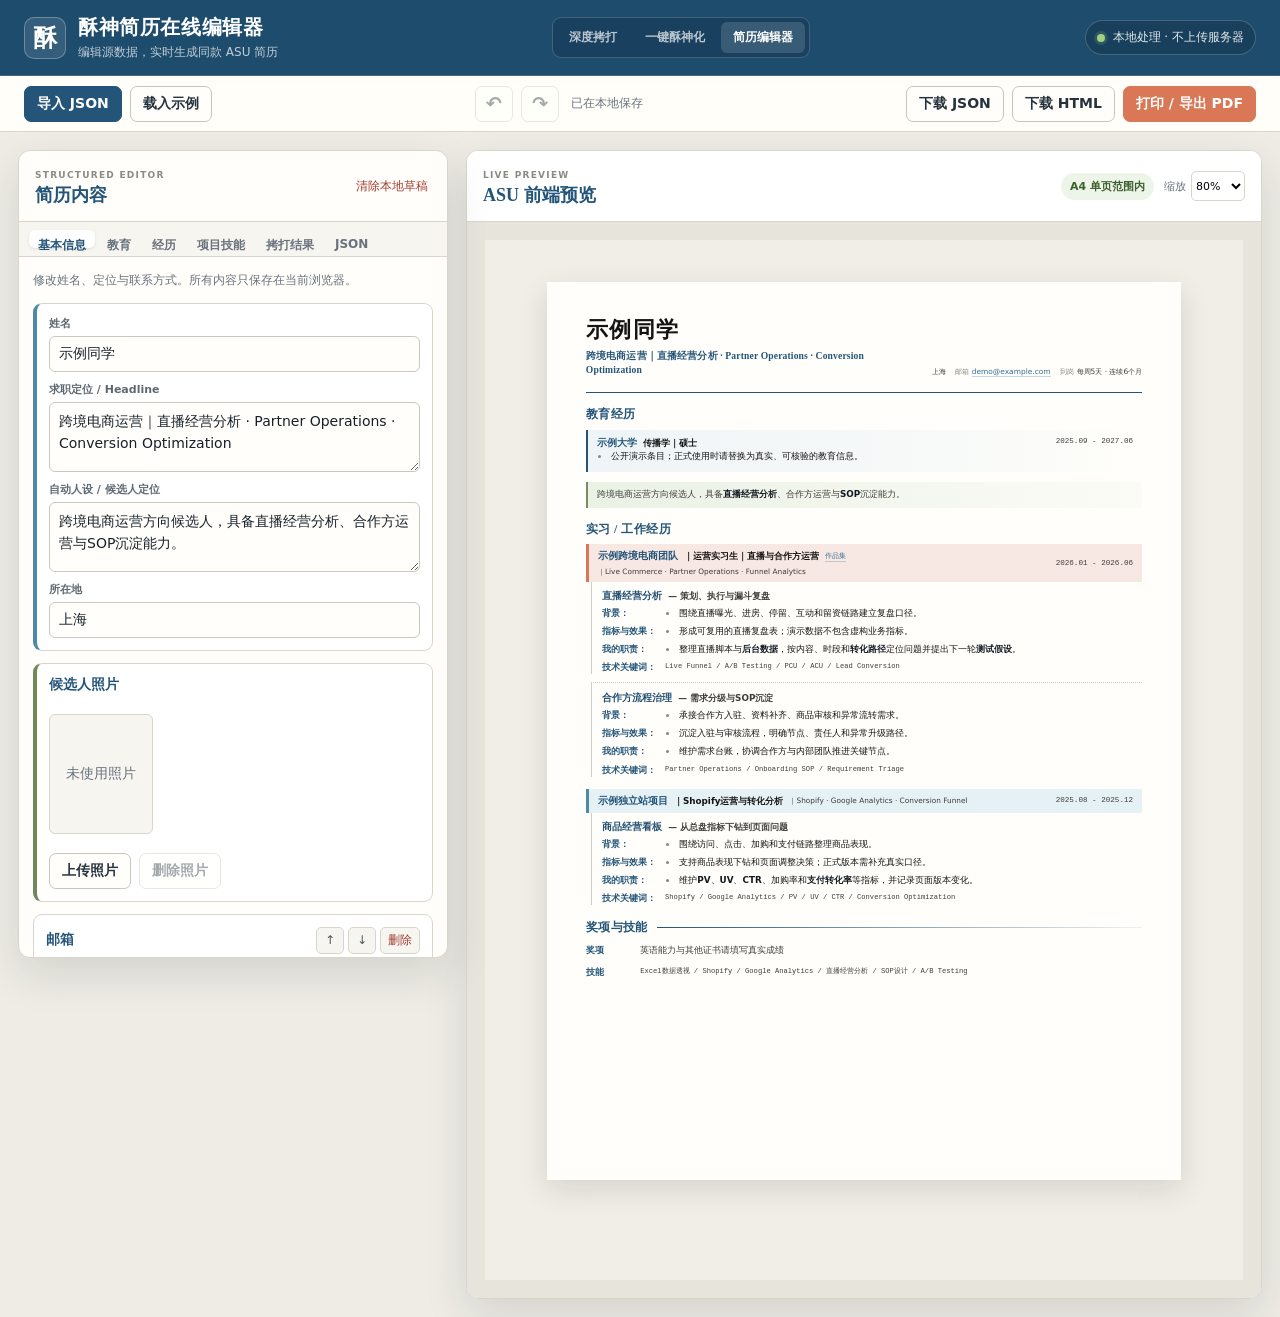
==== editor/index.html @ b6367a43 "Build evidence-led resume pipeline" ====
<!doctype html>
<html lang="zh-CN">
<head>
  <meta charset="utf-8">
  <meta name="viewport" content="width=device-width,initial-scale=1">
  <meta name="description" content="在浏览器本地编辑酥神 ASU 风格简历，并重新导出 JSON、HTML 与 PDF。">
  <title>酥神简历在线编辑器</title>
  <link rel="stylesheet" href="styles.css?v=20260825-evidence-pipeline">
</head>
<body>
  <header class="topbar">
    <div class="brand">
      <span class="brand-mark" aria-hidden="true">酥</span>
      <div>
        <h1>酥神简历在线编辑器</h1>
        <p>编辑源数据，实时生成同款 ASU 简历</p>
      </div>
    </div>
    <nav class="product-nav" aria-label="工作台功能">
      <a href="../interrogation/">深度拷打</a>
      <a href="../transform/">一键酥神化</a>
      <a class="is-active" href="./">简历编辑器</a>
    </nav>
    <div class="privacy-badge" title="数据只保存在当前浏览器中">
      <span class="privacy-dot"></span>
      本地处理 · 不上传服务器
    </div>
  </header>

  <nav class="actionbar" aria-label="文件与编辑操作">
    <div class="action-group">
      <button id="importButton" class="button primary" type="button">导入 JSON</button>
      <button id="loadSampleButton" class="button" type="button">载入示例</button>
      <input id="fileInput" type="file" accept="application/json,.json" hidden>
    </div>
    <div class="action-group">
      <button id="undoButton" class="button icon-button" type="button" aria-label="撤销" title="撤销 Ctrl+Z">↶</button>
      <button id="redoButton" class="button icon-button" type="button" aria-label="重做" title="重做 Ctrl+Shift+Z">↷</button>
      <span id="saveState" class="save-state">已在本地保存</span>
    </div>
    <div class="action-group export-group">
      <button id="downloadJsonButton" class="button" type="button">下载 JSON</button>
      <button id="downloadHtmlButton" class="button" type="button">下载 HTML</button>
      <button id="printButton" class="button accent" type="button">打印 / 导出 PDF</button>
    </div>
  </nav>

  <main class="workspace">
    <aside class="editor-shell" aria-label="简历内容编辑区">
      <div class="editor-heading">
        <div>
          <span class="eyebrow">STRUCTURED EDITOR</span>
          <h2>简历内容</h2>
        </div>
        <button id="clearLocalButton" class="text-button danger" type="button">清除本地草稿</button>
      </div>

      <div class="tabs" role="tablist" aria-label="简历分区">
        <button class="tab is-active" type="button" data-tab="profile" role="tab">基本信息</button>
        <button class="tab" type="button" data-tab="education" role="tab">教育</button>
        <button class="tab" type="button" data-tab="experience" role="tab">经历</button>
        <button class="tab" type="button" data-tab="extras" role="tab">项目技能</button>
        <button class="tab" type="button" data-tab="interrogation" role="tab">拷打结果</button>
        <button class="tab" type="button" data-tab="json" role="tab">JSON</button>
      </div>

      <div id="editorPanel" class="editor-panel"></div>
    </aside>

    <section class="preview-shell" aria-label="简历实时预览">
      <div class="preview-toolbar">
        <div>
          <span class="eyebrow">LIVE PREVIEW</span>
          <h2>ASU 前端预览</h2>
        </div>
        <div class="preview-meta">
          <span id="pageStatus" class="page-status">正在计算分页…</span>
          <label class="zoom-control">缩放
            <select id="zoomSelect" aria-label="预览缩放比例">
              <option value="0.65">65%</option>
              <option value="0.8" selected>80%</option>
              <option value="1">100%</option>
            </select>
          </label>
        </div>
      </div>
      <div id="previewViewport" class="preview-viewport">
        <iframe id="previewFrame" title="ASU 简历预览" sandbox="allow-same-origin allow-scripts allow-modals"></iframe>
      </div>
    </section>
  </main>

  <div id="toast" class="toast" role="status" aria-live="polite"></div>
  <script src="app.js?v=20260825-evidence-pipeline" defer></script>
</body>
</html>
---- editor/styles.css ----
:root {
  --ink: #17202a;
  --muted: #69727d;
  --blue: #245579;
  --blue-2: #366f96;
  --paper: #fffefa;
  --canvas: #eeece5;
  --line: #d8d5cb;
  --soft: #f7f5ef;
  --clay: #d97757;
  --green: #71885b;
  --danger: #a33e32;
  --shadow: 0 16px 44px rgba(23, 32, 42, .12);
  --radius: 12px;
  --sans: Inter, ui-sans-serif, system-ui, -apple-system, "PingFang SC", "Microsoft YaHei", sans-serif;
}

* { box-sizing: border-box; }

html, body { min-height: 100%; }

body {
  margin: 0;
  color: var(--ink);
  background: var(--canvas);
  font-family: var(--sans);
  font-size: 14px;
}

button, input, textarea, select { font: inherit; }
button { cursor: pointer; }

.topbar {
  min-height: 76px;
  display: flex;
  align-items: center;
  justify-content: space-between;
  gap: 24px;
  padding: 14px 24px;
  color: #fff;
  background: #1e4c6d;
  border-bottom: 1px solid rgba(255,255,255,.15);
}

.brand { display: flex; align-items: center; gap: 12px; }
.brand-mark {
  display: grid;
  place-items: center;
  width: 42px;
  height: 42px;
  border: 1px solid rgba(255,255,255,.28);
  border-radius: 10px;
  color: #fff;
  background: rgba(255,255,255,.1);
  font-family: Georgia, "Songti SC", serif;
  font-size: 24px;
  font-weight: 700;
}
.brand h1 { margin: 0; font-family: Georgia, "Songti SC", serif; font-size: 20px; letter-spacing: .03em; }
.brand p { margin: 3px 0 0; color: rgba(255,255,255,.72); font-size: 12px; }

.product-nav { display: flex; gap: 4px; padding: 4px; border: 1px solid rgba(255,255,255,.18); border-radius: 9px; background: rgba(9,31,45,.22); }
.product-nav a { padding: 7px 12px; border-radius: 6px; color: rgba(255,255,255,.7); text-decoration: none; font-size: 12px; font-weight: 750; }
.product-nav a.is-active, .product-nav a:hover { color: #fff; background: rgba(255,255,255,.14); }

.privacy-badge {
  display: inline-flex;
  align-items: center;
  gap: 8px;
  padding: 8px 11px;
  border: 1px solid rgba(255,255,255,.2);
  border-radius: 999px;
  color: rgba(255,255,255,.88);
  background: rgba(14,35,50,.28);
  font-size: 12px;
  white-space: nowrap;
}
.privacy-dot { width: 8px; height: 8px; border-radius: 50%; background: #9fd084; box-shadow: 0 0 0 3px rgba(159,208,132,.16); }

.actionbar {
  position: sticky;
  top: 0;
  z-index: 20;
  display: flex;
  align-items: center;
  justify-content: space-between;
  gap: 12px;
  min-height: 56px;
  padding: 9px 24px;
  border-bottom: 1px solid var(--line);
  background: rgba(255,254,250,.96);
  backdrop-filter: blur(12px);
}
.action-group { display: flex; align-items: center; gap: 8px; }
.button {
  min-height: 36px;
  padding: 7px 12px;
  border: 1px solid #c8c5bc;
  border-radius: 7px;
  color: #26333d;
  background: #fffefa;
  font-weight: 650;
  transition: border-color .15s, background .15s, transform .15s;
}
.button:hover { border-color: #8d989f; background: #fff; transform: translateY(-1px); }
.button:disabled { cursor: not-allowed; opacity: .42; transform: none; }
.button.primary { color: #fff; border-color: var(--blue); background: var(--blue); }
.button.accent { color: #fff; border-color: var(--clay); background: var(--clay); }
.icon-button { width: 38px; padding: 5px; font-size: 19px; line-height: 1; }
.save-state { margin-left: 4px; color: var(--muted); font-size: 12px; white-space: nowrap; }

.workspace {
  display: grid;
  grid-template-columns: minmax(360px, 430px) minmax(640px, 1fr);
  gap: 18px;
  align-items: start;
  padding: 18px;
}

.editor-shell, .preview-shell {
  min-width: 0;
  border: 1px solid var(--line);
  border-radius: var(--radius);
  background: var(--paper);
  box-shadow: var(--shadow);
  overflow: hidden;
}
.editor-shell { position: sticky; top: 74px; max-height: calc(100vh - 92px); display: flex; flex-direction: column; }

.editor-heading, .preview-toolbar {
  display: flex;
  align-items: center;
  justify-content: space-between;
  gap: 16px;
  padding: 14px 16px;
  border-bottom: 1px solid var(--line);
}
.editor-heading h2, .preview-toolbar h2 { margin: 2px 0 0; color: var(--blue); font-family: Georgia, "Songti SC", serif; font-size: 18px; }
.eyebrow { color: #8b8a83; font-size: 9px; font-weight: 800; letter-spacing: .14em; }
.text-button { padding: 3px; border: 0; color: var(--blue-2); background: transparent; font-size: 12px; }
.text-button.danger { color: var(--danger); }

.tabs { display: flex; gap: 3px; padding: 8px 10px; border-bottom: 1px solid var(--line); background: var(--soft); overflow-x: auto; }
.tab { flex: 0 0 auto; padding: 7px 9px; border: 0; border-radius: 6px; color: var(--muted); background: transparent; font-size: 12px; font-weight: 700; }
.tab.is-active { color: var(--blue); background: #fff; box-shadow: 0 1px 3px rgba(23,32,42,.1); }

.editor-panel { padding: 14px; overflow-y: auto; overscroll-behavior: contain; }
.panel-intro { margin: 0 0 13px; color: var(--muted); font-size: 12px; line-height: 1.55; }
.section-card { margin-bottom: 12px; padding: 12px; border: 1px solid var(--line); border-radius: 9px; background: #fff; }
.section-card.tint-red { border-left: 4px solid var(--clay); }
.section-card.tint-blue { border-left: 4px solid #4c8aa5; }
.section-card.tint-green { border-left: 4px solid var(--green); }
.section-card.tint-gray { border-left: 4px solid #8d8c86; }
.card-head { display: flex; align-items: center; justify-content: space-between; gap: 10px; margin-bottom: 10px; }
.card-head h3 { margin: 0; color: var(--blue); font-family: Georgia, "Songti SC", serif; font-size: 14px; }
.row-actions { display: flex; gap: 4px; }
.mini-button { min-width: 28px; min-height: 27px; padding: 3px 7px; border: 1px solid var(--line); border-radius: 5px; color: #4c5861; background: var(--soft); font-size: 12px; }
.mini-button.danger { color: var(--danger); }
.add-button { width: 100%; padding: 9px; border: 1px dashed #99a5ac; border-radius: 7px; color: var(--blue); background: #f7fafb; font-weight: 700; }

.field { display: grid; gap: 5px; margin-bottom: 10px; }
.field:last-child { margin-bottom: 0; }
.field > span { color: #5e6870; font-size: 11px; font-weight: 750; }
.field input, .field textarea, .field select, .json-editor {
  width: 100%;
  border: 1px solid #cbc8bf;
  border-radius: 6px;
  color: var(--ink);
  background: #fffefa;
  outline: none;
}
.field input, .field select { min-height: 36px; padding: 7px 9px; }
.field textarea { min-height: 70px; padding: 8px 9px; resize: vertical; line-height: 1.55; }
.field input:focus, .field textarea:focus, .field select:focus, .json-editor:focus { border-color: var(--blue-2); box-shadow: 0 0 0 3px rgba(54,111,150,.12); }
.field-grid { display: grid; grid-template-columns: 1fr 1fr; gap: 0 10px; }
.subsection { margin-top: 12px; padding-top: 12px; border-top: 1px dotted var(--line); }
.subsection-title { display: flex; align-items: center; justify-content: space-between; margin-bottom: 8px; color: #46525b; font-size: 12px; font-weight: 800; }
.bullet-row { display: grid; grid-template-columns: minmax(0,1fr) auto; gap: 6px; align-items: start; margin-bottom: 7px; }
.bullet-row textarea { width: 100%; min-height: 64px; padding: 7px 8px; border: 1px solid #cbc8bf; border-radius: 6px; resize: vertical; }
.bullet-content { display: grid; gap: 6px; }
.bullet-content input { width: 100%; min-height: 32px; padding: 6px 8px; border: 1px solid #cbc8bf; border-radius: 6px; }
.bullet-content .mini-button { justify-self: start; }
.link-editor-row { display: grid; grid-template-columns: .7fr 1.5fr auto; gap: 8px; align-items: end; margin-bottom: 8px; }
.photo-editor { display: grid; gap: 10px; }
.photo-preview { display: grid; place-items: center; width: 104px; height: 120px; overflow: hidden; border: 1px solid var(--line); border-radius: 6px; color: var(--muted); background: var(--soft); }
.photo-preview img { width: 100%; height: 100%; object-fit: cover; transform-origin: center; }
.crop-grid { display: grid; grid-template-columns: repeat(3,1fr); gap: 10px; }
.crop-grid input[type="range"] { width: 100%; }
.project-card { margin-top: 10px; padding: 11px; border: 1px solid #ddd9cf; border-radius: 7px; background: var(--soft); }
.project-card .card-head { margin-bottom: 8px; }

.json-editor { min-height: 55vh; padding: 11px; resize: vertical; font: 12px/1.55 Consolas, "SFMono-Regular", monospace; }
.json-actions { display: flex; gap: 8px; margin-top: 9px; }
.inline-warning { margin: 10px 0 0; padding: 9px 10px; border-left: 3px solid var(--clay); color: #74402f; background: #fbede7; font-size: 12px; line-height: 1.5; }
.handoff-summary { display: grid; grid-template-columns: repeat(5,minmax(0,1fr)); gap: 8px; margin-bottom: 12px; }
.handoff-stat { display: grid; gap: 2px; padding: 12px; border: 1px solid var(--line); border-radius: 8px; background: var(--soft); text-align: center; }
.handoff-stat strong { color: var(--blue); font: 700 22px Georgia,serif; }
.handoff-stat span { color: var(--muted); font-size: 10px; }
.defense-mini { margin-top: 8px; padding: 10px; border: 1px solid var(--line); border-radius: 7px; background: #fff; }
.defense-mini strong { display: block; color: #394852; font-size: 12px; }
.defense-mini p { margin: 4px 0 0; color: var(--muted); font-size: 10px; white-space: pre-line; }

.preview-toolbar { background: #fff; }
.preview-meta { display: flex; align-items: center; gap: 10px; }
.page-status { padding: 6px 9px; border-radius: 999px; color: #3c5f2f; background: #edf4e8; font-size: 11px; font-weight: 700; }
.page-status.warning { color: #8a4933; background: #fbeae4; }
.zoom-control { display: flex; align-items: center; gap: 5px; color: var(--muted); font-size: 11px; }
.zoom-control select { min-height: 30px; border: 1px solid var(--line); border-radius: 5px; background: #fff; }
.preview-viewport { min-height: calc(100vh - 175px); padding: 18px; background: #e7e4dc; overflow: auto; }
#previewFrame { display: block; width: 100%; min-width: 840px; height: 1280px; border: 0; background: transparent; transform-origin: top left; }

.toast { position: fixed; z-index: 50; left: 50%; bottom: 24px; max-width: min(520px, calc(100vw - 32px)); padding: 10px 14px; border-radius: 8px; color: #fff; background: #263640; box-shadow: 0 8px 28px rgba(0,0,0,.24); opacity: 0; transform: translate(-50%, 12px); pointer-events: none; transition: opacity .2s, transform .2s; }
.toast.show { opacity: 1; transform: translate(-50%, 0); }
.toast.error { background: #8a3e35; }

@media (max-width: 1050px) {
  .workspace { grid-template-columns: 1fr; }
  .editor-shell { position: static; max-height: none; }
  .editor-panel { max-height: 70vh; }
  .preview-viewport { min-height: 760px; }
}

@media (max-width: 720px) {
  .topbar { align-items: flex-start; padding: 12px 14px; }
  .privacy-badge { display: none; }
  .product-nav { order: 3; width: 100%; justify-content: center; }
  .actionbar { padding: 8px 10px; flex-wrap: wrap; }
  .save-state { display: none; }
  .export-group { width: 100%; }
  .export-group .button { flex: 1; }
  .workspace { padding: 10px; gap: 10px; }
  .field-grid { grid-template-columns: 1fr; }
  .link-editor-row, .crop-grid { grid-template-columns: 1fr; }
  .handoff-summary { grid-template-columns: 1fr; }
  .preview-toolbar { align-items: flex-start; }
  .preview-meta { align-items: flex-end; flex-direction: column; }
}
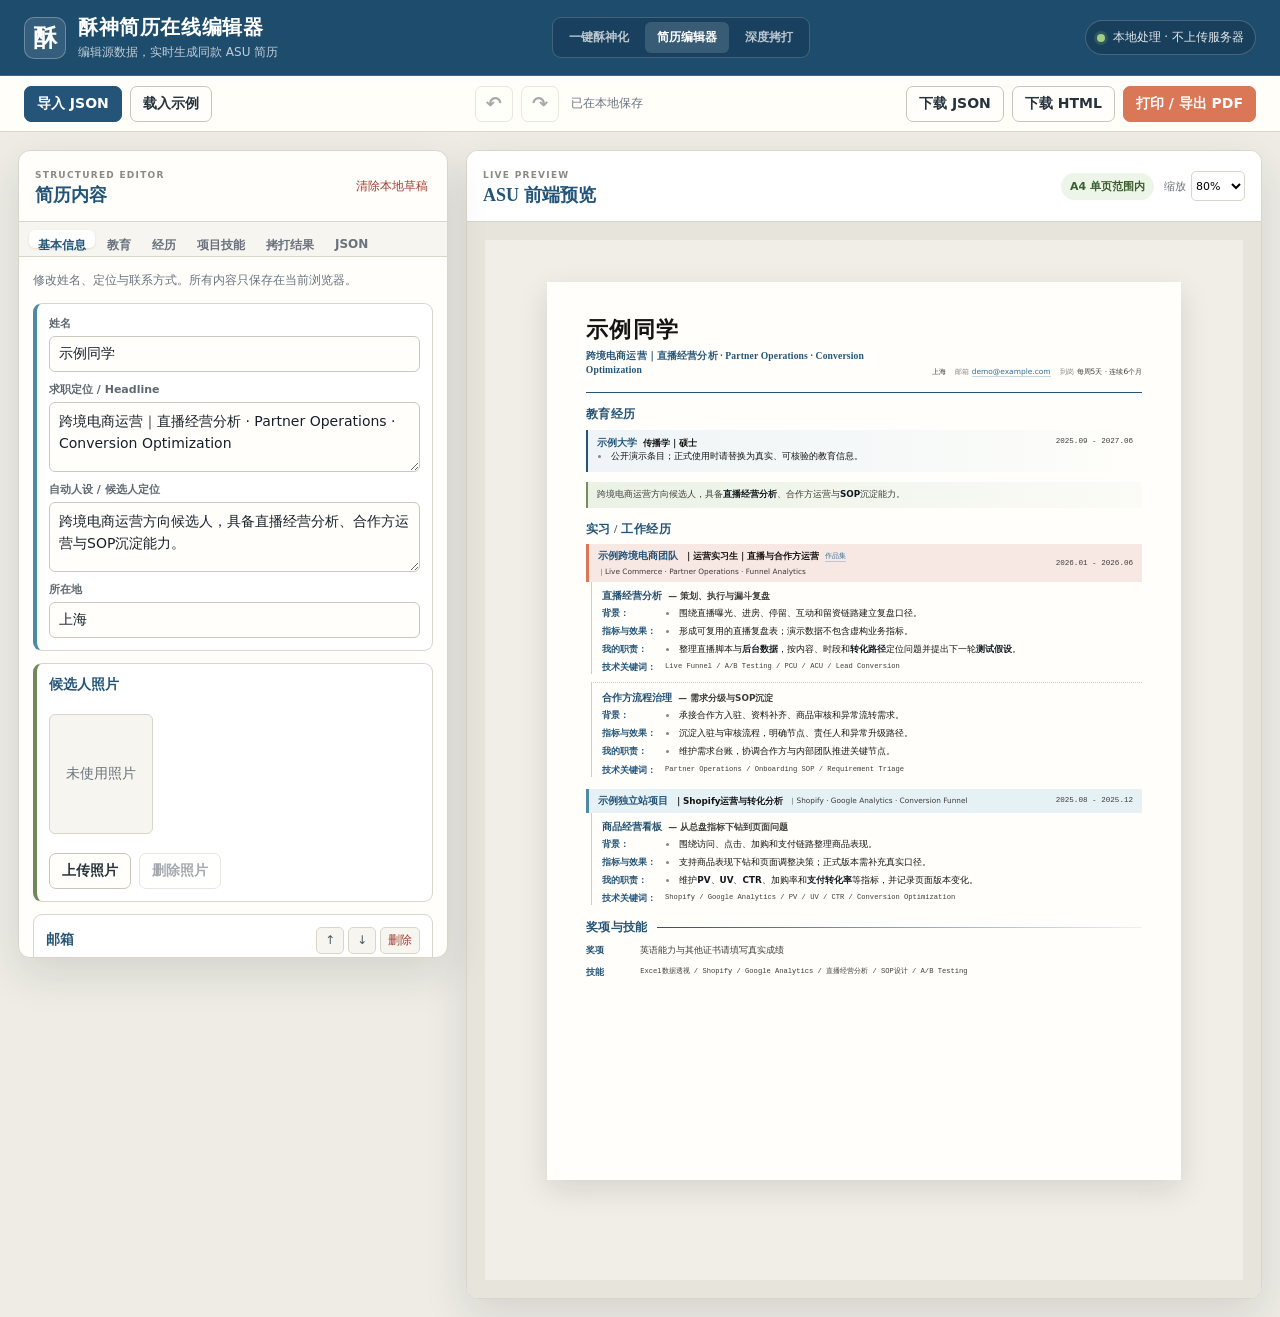
==== commit 16a0b70e: "Show original PDF in Before preview and reorder navigation" ====
--- a/editor/index.html
+++ b/editor/index.html
@@ -17,9 +17,9 @@
       </div>
     </div>
     <nav class="product-nav" aria-label="工作台功能">
-      <a href="../interrogation/">深度拷打</a>
       <a href="../transform/">一键酥神化</a>
       <a class="is-active" href="./">简历编辑器</a>
+      <a href="../interrogation/">深度拷打</a>
     </nav>
     <div class="privacy-badge" title="数据只保存在当前浏览器中">
       <span class="privacy-dot"></span>
@@ -94,4 +94,3 @@
   <script src="app.js?v=20260825-evidence-pipeline" defer></script>
 </body>
 </html>
-
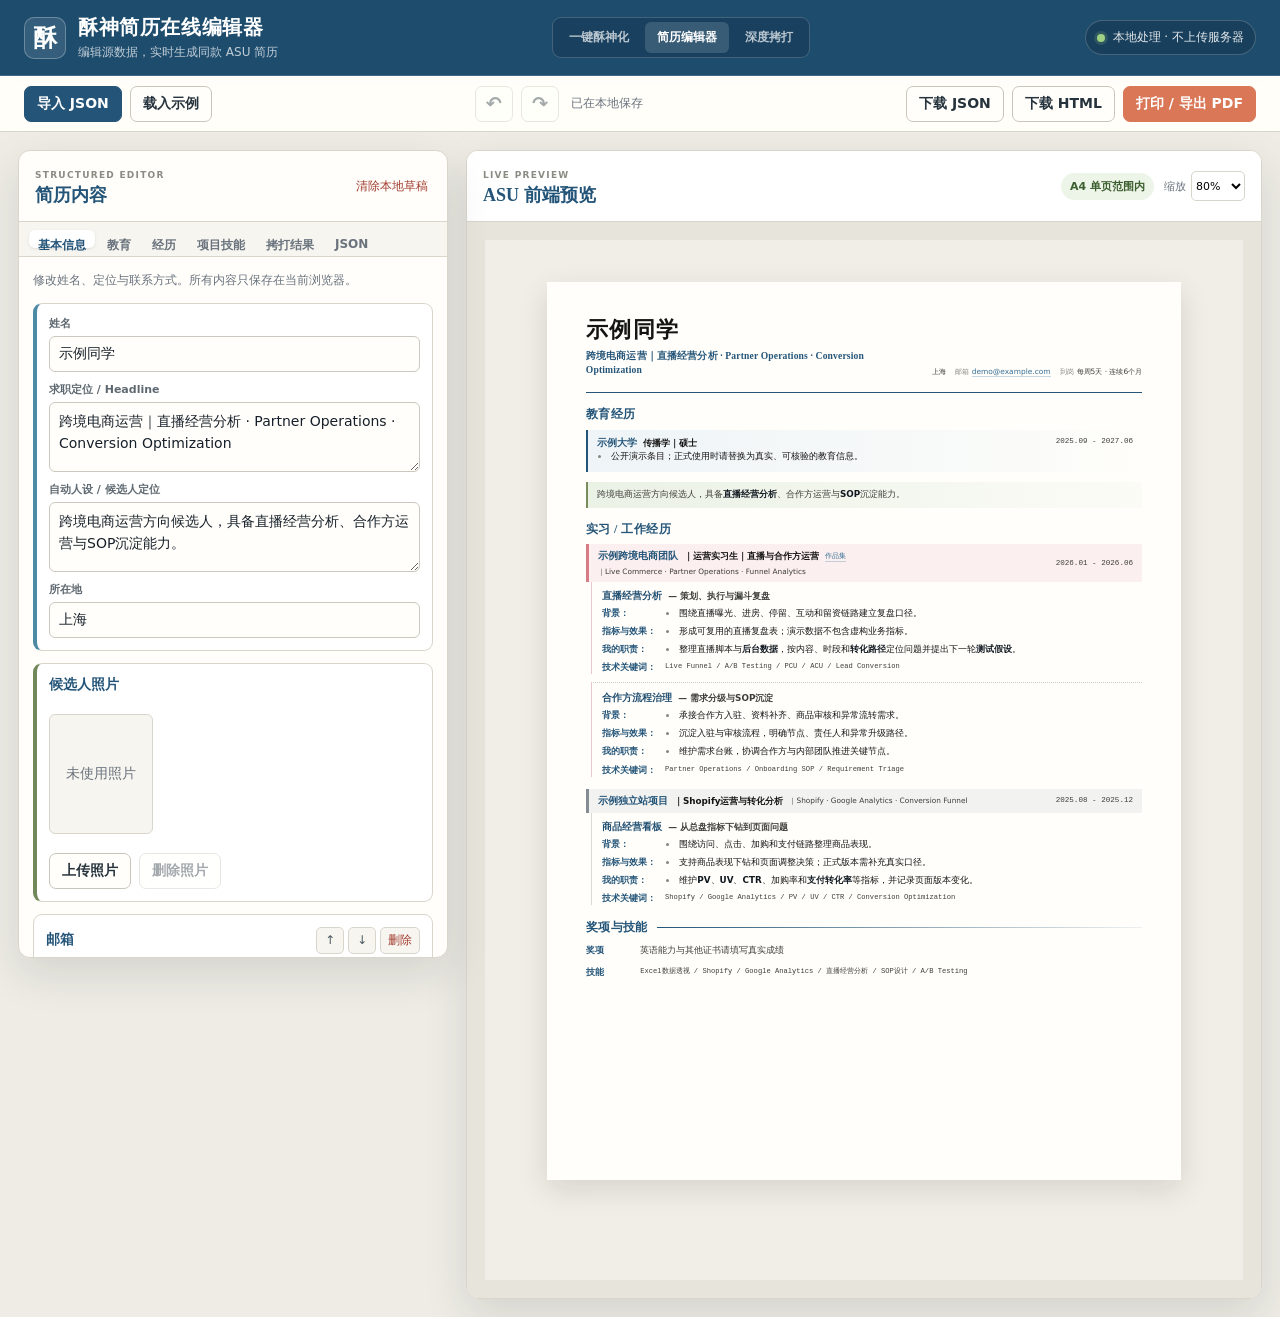
==== commit 4128ab2c: "Alternate internship colors in A4 resume" ====
--- a/editor/index.html
+++ b/editor/index.html
@@ -91,6 +91,6 @@
   </main>
 
   <div id="toast" class="toast" role="status" aria-live="polite"></div>
-  <script src="app.js?v=20260825-evidence-pipeline" defer></script>
+  <script src="app.js?v=20260826-experience-colors" defer></script>
 </body>
 </html>
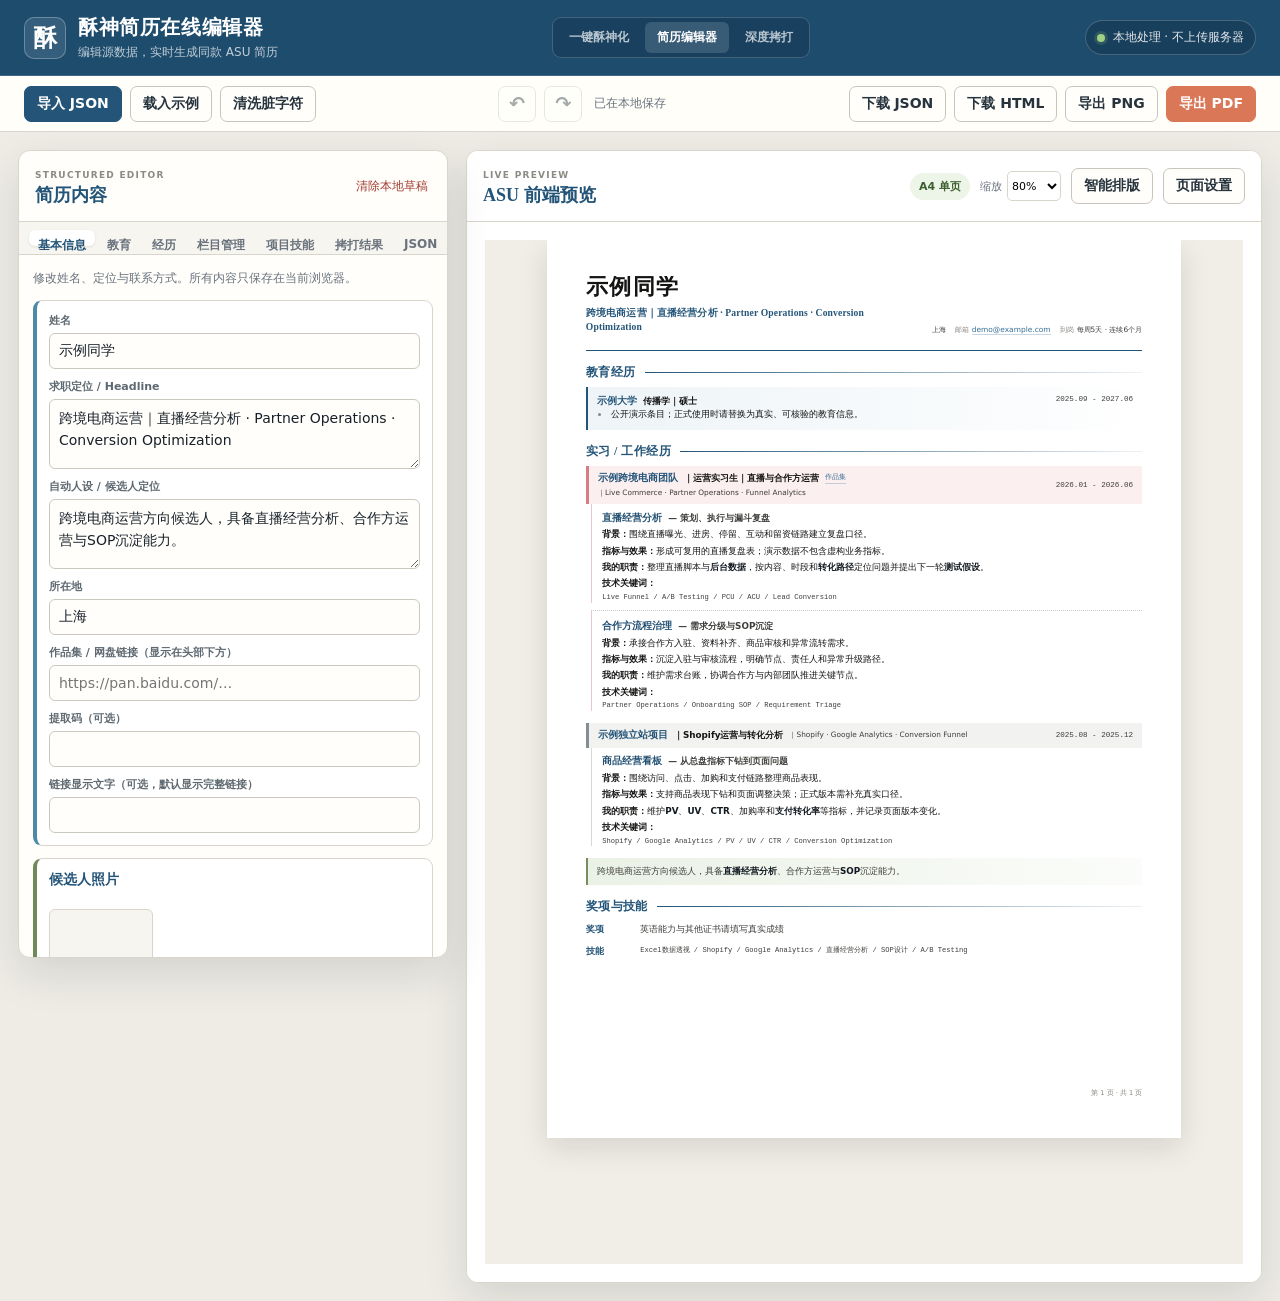
==== commit 4949ac22: "feat: real A4 pagination + adjustable margins/header/footer/page numbers - resume_template: built-in" ====
--- a/editor/index.html
+++ b/editor/index.html
@@ -5,7 +5,7 @@
   <meta name="viewport" content="width=device-width,initial-scale=1">
   <meta name="description" content="在浏览器本地编辑酥神 ASU 风格简历，并重新导出 JSON、HTML 与 PDF。">
   <title>酥神简历在线编辑器</title>
-  <link rel="stylesheet" href="styles.css?v=20260825-evidence-pipeline">
+  <link rel="stylesheet" href="styles.css?v=20260905-portfolio-line">
 </head>
 <body>
   <header class="topbar">
@@ -31,6 +31,7 @@
     <div class="action-group">
       <button id="importButton" class="button primary" type="button">导入 JSON</button>
       <button id="loadSampleButton" class="button" type="button">载入示例</button>
+      <button id="cleanDraftButton" class="button" type="button" title="清洗 OCR/PDF 提取产生的不可见字符、私有区字符、变体选择符等">清洗脏字符</button>
       <input id="fileInput" type="file" accept="application/json,.json" hidden>
     </div>
     <div class="action-group">
@@ -41,7 +42,8 @@
     <div class="action-group export-group">
       <button id="downloadJsonButton" class="button" type="button">下载 JSON</button>
       <button id="downloadHtmlButton" class="button" type="button">下载 HTML</button>
-      <button id="printButton" class="button accent" type="button">打印 / 导出 PDF</button>
+      <button id="downloadPngButton" class="button" type="button">导出 PNG</button>
+      <button id="exportPdfButton" class="button accent" type="button" title="直接下载 A4 PDF：预览先渲染为 PNG，再无损转换为 PDF，无需打印对话框">导出 PDF</button>
     </div>
   </nav>
 
@@ -59,6 +61,7 @@
         <button class="tab is-active" type="button" data-tab="profile" role="tab">基本信息</button>
         <button class="tab" type="button" data-tab="education" role="tab">教育</button>
         <button class="tab" type="button" data-tab="experience" role="tab">经历</button>
+        <button class="tab" type="button" data-tab="sections" role="tab">栏目管理</button>
         <button class="tab" type="button" data-tab="extras" role="tab">项目技能</button>
         <button class="tab" type="button" data-tab="interrogation" role="tab">拷打结果</button>
         <button class="tab" type="button" data-tab="json" role="tab">JSON</button>
@@ -82,7 +85,26 @@
               <option value="1">100%</option>
             </select>
           </label>
+          <button id="smartLayoutButton" class="button" type="button" aria-pressed="false" title="手动触发：收紧纵向间距重新排版，让二级板块尽量完整留在同一页">智能排版</button>
+          <button id="pageSetupToggle" class="button" type="button" aria-expanded="false" aria-controls="pageSetupPanel">页面设置</button>
         </div>
+      </div>
+      <div id="pageSetupPanel" class="page-setup-panel" hidden>
+        <div class="setup-group">
+          <span class="setup-label">页边距 (mm)</span>
+          <label>上 <input id="setupMarginTop" class="setup-input" type="number" min="0" max="60" step="1" value="12"></label>
+          <label>下 <input id="setupMarginBottom" class="setup-input" type="number" min="0" max="60" step="1" value="13"></label>
+          <label>左 <input id="setupMarginLeft" class="setup-input" type="number" min="0" max="60" step="1" value="13"></label>
+          <label>右 <input id="setupMarginRight" class="setup-input" type="number" min="0" max="60" step="1" value="13"></label>
+        </div>
+        <label class="setup-field">页眉文本
+          <input id="setupHeaderText" class="setup-input wide" type="text" placeholder="每页顶部文字（可留空）">
+        </label>
+        <label class="setup-field">页脚文本
+          <input id="setupFooterText" class="setup-input wide" type="text" placeholder="每页底部文字（可留空）">
+        </label>
+        <label class="setup-check"><input id="setupPageNumbers" type="checkbox" checked> 显示页码（页脚右侧「第 X 页 · 共 Y 页」）</label>
+        <p class="setup-hint">内容超过一张 A4 时自动分页到下一张；页边距 / 页眉 / 页脚统一应用于所有页，预览与导出一致。</p>
       </div>
       <div id="previewViewport" class="preview-viewport">
         <iframe id="previewFrame" title="ASU 简历预览" sandbox="allow-same-origin allow-scripts allow-modals"></iframe>
@@ -91,6 +113,7 @@
   </main>
 
   <div id="toast" class="toast" role="status" aria-live="polite"></div>
-  <script src="app.js?v=20260826-experience-colors" defer></script>
+  <script src="pdf.js?v=20260905-portfolio-line" defer></script>
+  <script src="app.js?v=20260905-portfolio-line" defer></script>
 </body>
 </html>
--- a/editor/styles.css
+++ b/editor/styles.css
@@ -125,6 +125,7 @@
   box-shadow: var(--shadow);
   overflow: hidden;
 }
+.preview-shell { background: #ffffff; }
 .editor-shell { position: sticky; top: 74px; max-height: calc(100vh - 92px); display: flex; flex-direction: column; }
 
 .editor-heading, .preview-toolbar {
@@ -180,6 +181,21 @@
 .bullet-content { display: grid; gap: 6px; }
 .bullet-content input { width: 100%; min-height: 32px; padding: 6px 8px; border: 1px solid #cbc8bf; border-radius: 6px; }
 .bullet-content .mini-button { justify-self: start; }
+.bullet-toolbar { display: flex; flex-wrap: wrap; gap: 6px; margin: 2px 0 8px; }
+.bullet-area {
+  width: 100%;
+  min-height: 96px;
+  padding: 9px 10px;
+  border: 1px solid #cbc8bf;
+  border-radius: 6px;
+  resize: vertical;
+  line-height: 1.6;
+  font-size: 13px;
+  white-space: pre-wrap;
+}
+.bullet-area:focus { border-color: var(--blue-2); box-shadow: 0 0 0 3px rgba(54,111,150,.12); }
+.bullet-area.large { min-height: 260px; }
+.subsection .field-hint { margin: 6px 0 0; color: #8a8f94; font-size: 11px; line-height: 1.5; }
 .link-editor-row { display: grid; grid-template-columns: .7fr 1.5fr auto; gap: 8px; align-items: end; margin-bottom: 8px; }
 .photo-editor { display: grid; gap: 10px; }
 .photo-preview { display: grid; place-items: center; width: 104px; height: 120px; overflow: hidden; border: 1px solid var(--line); border-radius: 6px; color: var(--muted); background: var(--soft); }
@@ -203,10 +219,35 @@
 .preview-toolbar { background: #fff; }
 .preview-meta { display: flex; align-items: center; gap: 10px; }
 .page-status { padding: 6px 9px; border-radius: 999px; color: #3c5f2f; background: #edf4e8; font-size: 11px; font-weight: 700; }
+.page-setup-panel[hidden] { display: none; }
+.page-setup-panel {
+  display: grid;
+  grid-template-columns: auto auto 1fr;
+  gap: 10px 14px;
+  align-items: center;
+  padding: 12px 16px;
+  margin: 0 18px 12px;
+  border: 1px solid var(--line);
+  border-radius: 10px;
+  background: #fff;
+  box-shadow: 0 6px 18px rgba(20,20,19,.06);
+  font-size: 11px;
+  color: var(--muted);
+}
+.setup-group { display: flex; flex-wrap: wrap; gap: 8px; align-items: center; }
+.setup-group label, .setup-field { display: inline-flex; align-items: center; gap: 5px; color: #394852; font-weight: 700; }
+.setup-input { width: 64px; min-height: 28px; padding: 4px 6px; border: 1px solid #cbc8bf; border-radius: 6px; font: inherit; }
+.setup-input.wide { width: 220px; }
+.setup-check { display: inline-flex; align-items: center; gap: 6px; font-weight: 700; color: #394852; }
+.setup-hint { grid-column: 1 / -1; margin: 0; color: var(--muted); font-size: 10px; }
+@media (max-width: 1050px) {
+  .page-setup-panel { grid-template-columns: 1fr; }
+  .setup-hint { grid-column: 1; }
+}
 .page-status.warning { color: #8a4933; background: #fbeae4; }
 .zoom-control { display: flex; align-items: center; gap: 5px; color: var(--muted); font-size: 11px; }
 .zoom-control select { min-height: 30px; border: 1px solid var(--line); border-radius: 5px; background: #fff; }
-.preview-viewport { min-height: calc(100vh - 175px); padding: 18px; background: #e7e4dc; overflow: auto; }
+.preview-viewport { min-height: calc(100vh - 175px); padding: 18px; background: #ffffff; overflow: auto; }
 #previewFrame { display: block; width: 100%; min-width: 840px; height: 1280px; border: 0; background: transparent; transform-origin: top left; }
 
 .toast { position: fixed; z-index: 50; left: 50%; bottom: 24px; max-width: min(520px, calc(100vw - 32px)); padding: 10px 14px; border-radius: 8px; color: #fff; background: #263640; box-shadow: 0 8px 28px rgba(0,0,0,.24); opacity: 0; transform: translate(-50%, 12px); pointer-events: none; transition: opacity .2s, transform .2s; }
@@ -235,4 +276,4 @@
   .preview-toolbar { align-items: flex-start; }
   .preview-meta { align-items: flex-end; flex-direction: column; }
 }
-
+
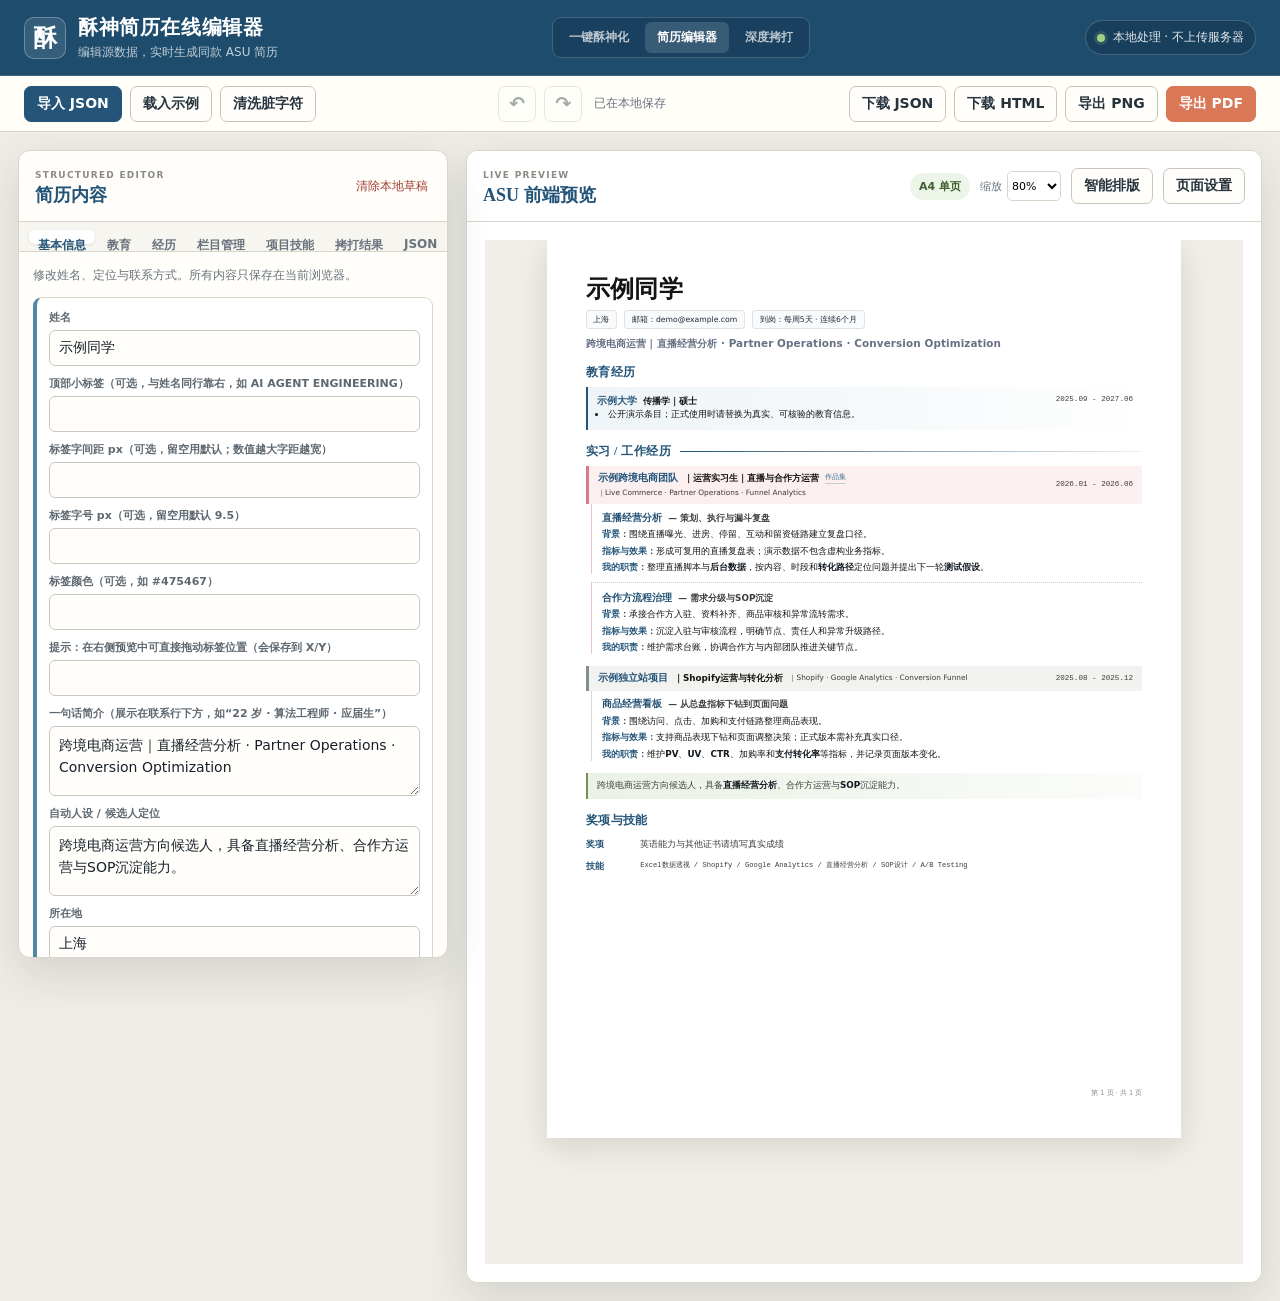
==== commit bbbba79c: "feat: real A4 pagination + adjustable margins/header/footer/page numbers - resume_template: built-in" ====
--- a/editor/index.html
+++ b/editor/index.html
@@ -5,7 +5,7 @@
   <meta name="viewport" content="width=device-width,initial-scale=1">
   <meta name="description" content="在浏览器本地编辑酥神 ASU 风格简历，并重新导出 JSON、HTML 与 PDF。">
   <title>酥神简历在线编辑器</title>
-  <link rel="stylesheet" href="styles.css?v=20260905-portfolio-line">
+  <link rel="stylesheet" href="styles.css?v=20260907-highlight-restore">
 </head>
 <body>
   <header class="topbar">
@@ -103,8 +103,13 @@
         <label class="setup-field">页脚文本
           <input id="setupFooterText" class="setup-input wide" type="text" placeholder="每页底部文字（可留空）">
         </label>
+        <div class="setup-group">
+          <span class="setup-label">二级内容字号 / 行距</span>
+          <label>字号 (px) <input id="setupContentFontSize" class="setup-input" type="number" min="8" max="20" step="0.5" placeholder="默认 11"></label>
+          <label>行距 <input id="setupContentLineHeight" class="setup-input" type="number" min="1.1" max="2.6" step="0.05" placeholder="默认 1.48"></label>
+        </div>
+        <p class="setup-hint">字号/行距只作用于各栏目的二级内容（职责/要点/条目等），栏目标题与头部不随动；调大后内容会自然溢出到下一页。留空使用默认。</p>
         <label class="setup-check"><input id="setupPageNumbers" type="checkbox" checked> 显示页码（页脚右侧「第 X 页 · 共 Y 页」）</label>
-        <p class="setup-hint">内容超过一张 A4 时自动分页到下一张；页边距 / 页眉 / 页脚统一应用于所有页，预览与导出一致。</p>
       </div>
       <div id="previewViewport" class="preview-viewport">
         <iframe id="previewFrame" title="ASU 简历预览" sandbox="allow-same-origin allow-scripts allow-modals"></iframe>
@@ -113,7 +118,7 @@
   </main>
 
   <div id="toast" class="toast" role="status" aria-live="polite"></div>
-  <script src="pdf.js?v=20260905-portfolio-line" defer></script>
-  <script src="app.js?v=20260905-portfolio-line" defer></script>
+  <script src="pdf.js?v=20260907-highlight-restore" defer></script>
+  <script src="app.js?v=20260907-highlight-restore" defer></script>
 </body>
 </html>
--- a/editor/styles.css
+++ b/editor/styles.css
@@ -194,6 +194,9 @@
   white-space: pre-wrap;
 }
 .bullet-area:focus { border-color: var(--blue-2); box-shadow: 0 0 0 3px rgba(54,111,150,.12); }
+.bullet-highlight-row { display: flex; gap: 6px; align-items: center; margin-top: 7px; }
+.bullet-highlight-input { flex: 1 1 auto; min-width: 0; min-height: 32px; padding: 6px 8px; border: 1px solid #cbc8bf; border-radius: 6px; font-size: 12px; }
+.bullet-highlight-input:focus { border-color: var(--blue-2); box-shadow: 0 0 0 3px rgba(54,111,150,.12); }
 .bullet-area.large { min-height: 260px; }
 .subsection .field-hint { margin: 6px 0 0; color: #8a8f94; font-size: 11px; line-height: 1.5; }
 .link-editor-row { display: grid; grid-template-columns: .7fr 1.5fr auto; gap: 8px; align-items: end; margin-bottom: 8px; }
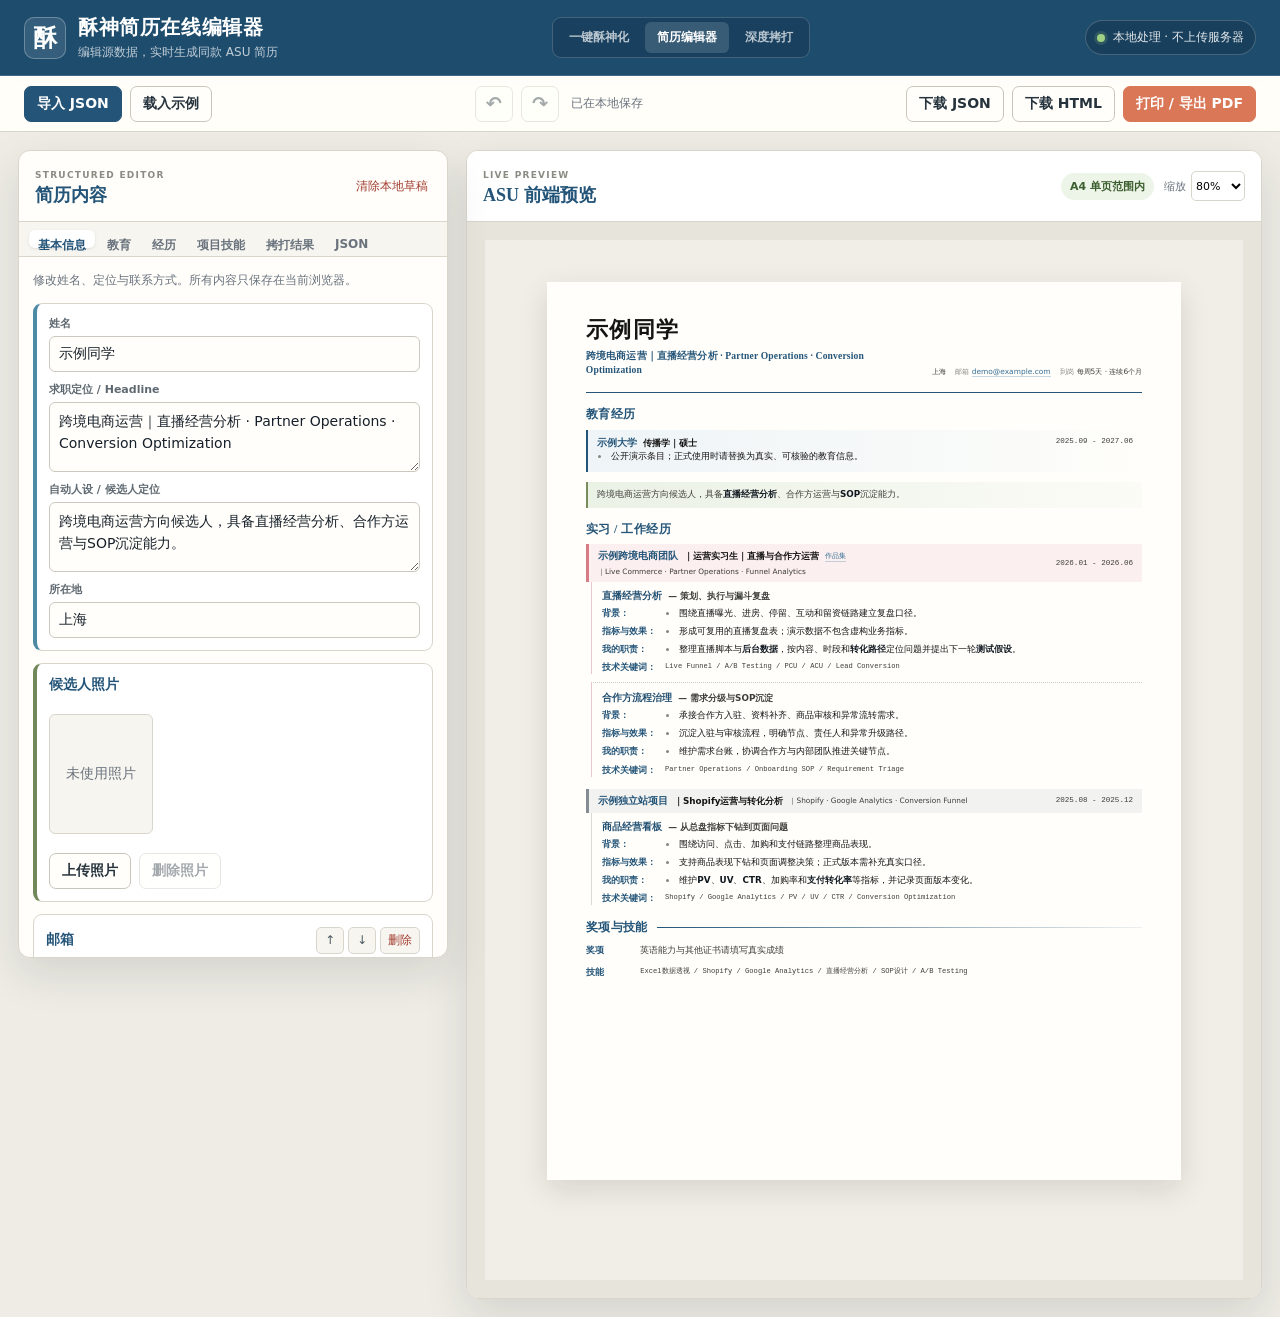
==== commit 535e5b94: "Revert "编辑器：栏目自由排序/增删 + A4 真分页导出（可调页边距/页眉页脚/页码）+ 导出 PNG/PDF"" ====
--- a/editor/index.html
+++ b/editor/index.html
@@ -5,7 +5,7 @@
   <meta name="viewport" content="width=device-width,initial-scale=1">
   <meta name="description" content="在浏览器本地编辑酥神 ASU 风格简历，并重新导出 JSON、HTML 与 PDF。">
   <title>酥神简历在线编辑器</title>
-  <link rel="stylesheet" href="styles.css?v=20260907-highlight-restore">
+  <link rel="stylesheet" href="styles.css?v=20260825-evidence-pipeline">
 </head>
 <body>
   <header class="topbar">
@@ -31,7 +31,6 @@
     <div class="action-group">
       <button id="importButton" class="button primary" type="button">导入 JSON</button>
       <button id="loadSampleButton" class="button" type="button">载入示例</button>
-      <button id="cleanDraftButton" class="button" type="button" title="清洗 OCR/PDF 提取产生的不可见字符、私有区字符、变体选择符等">清洗脏字符</button>
       <input id="fileInput" type="file" accept="application/json,.json" hidden>
     </div>
     <div class="action-group">
@@ -42,8 +41,7 @@
     <div class="action-group export-group">
       <button id="downloadJsonButton" class="button" type="button">下载 JSON</button>
       <button id="downloadHtmlButton" class="button" type="button">下载 HTML</button>
-      <button id="downloadPngButton" class="button" type="button">导出 PNG</button>
-      <button id="exportPdfButton" class="button accent" type="button" title="直接下载 A4 PDF：预览先渲染为 PNG，再无损转换为 PDF，无需打印对话框">导出 PDF</button>
+      <button id="printButton" class="button accent" type="button">打印 / 导出 PDF</button>
     </div>
   </nav>
 
@@ -61,7 +59,6 @@
         <button class="tab is-active" type="button" data-tab="profile" role="tab">基本信息</button>
         <button class="tab" type="button" data-tab="education" role="tab">教育</button>
         <button class="tab" type="button" data-tab="experience" role="tab">经历</button>
-        <button class="tab" type="button" data-tab="sections" role="tab">栏目管理</button>
         <button class="tab" type="button" data-tab="extras" role="tab">项目技能</button>
         <button class="tab" type="button" data-tab="interrogation" role="tab">拷打结果</button>
         <button class="tab" type="button" data-tab="json" role="tab">JSON</button>
@@ -85,31 +82,7 @@
               <option value="1">100%</option>
             </select>
           </label>
-          <button id="smartLayoutButton" class="button" type="button" aria-pressed="false" title="手动触发：收紧纵向间距重新排版，让二级板块尽量完整留在同一页">智能排版</button>
-          <button id="pageSetupToggle" class="button" type="button" aria-expanded="false" aria-controls="pageSetupPanel">页面设置</button>
         </div>
-      </div>
-      <div id="pageSetupPanel" class="page-setup-panel" hidden>
-        <div class="setup-group">
-          <span class="setup-label">页边距 (mm)</span>
-          <label>上 <input id="setupMarginTop" class="setup-input" type="number" min="0" max="60" step="1" value="12"></label>
-          <label>下 <input id="setupMarginBottom" class="setup-input" type="number" min="0" max="60" step="1" value="13"></label>
-          <label>左 <input id="setupMarginLeft" class="setup-input" type="number" min="0" max="60" step="1" value="13"></label>
-          <label>右 <input id="setupMarginRight" class="setup-input" type="number" min="0" max="60" step="1" value="13"></label>
-        </div>
-        <label class="setup-field">页眉文本
-          <input id="setupHeaderText" class="setup-input wide" type="text" placeholder="每页顶部文字（可留空）">
-        </label>
-        <label class="setup-field">页脚文本
-          <input id="setupFooterText" class="setup-input wide" type="text" placeholder="每页底部文字（可留空）">
-        </label>
-        <div class="setup-group">
-          <span class="setup-label">二级内容字号 / 行距</span>
-          <label>字号 (px) <input id="setupContentFontSize" class="setup-input" type="number" min="8" max="20" step="0.5" placeholder="默认 11"></label>
-          <label>行距 <input id="setupContentLineHeight" class="setup-input" type="number" min="1.1" max="2.6" step="0.05" placeholder="默认 1.48"></label>
-        </div>
-        <p class="setup-hint">字号/行距只作用于各栏目的二级内容（职责/要点/条目等），栏目标题与头部不随动；调大后内容会自然溢出到下一页。留空使用默认。</p>
-        <label class="setup-check"><input id="setupPageNumbers" type="checkbox" checked> 显示页码（页脚右侧「第 X 页 · 共 Y 页」）</label>
       </div>
       <div id="previewViewport" class="preview-viewport">
         <iframe id="previewFrame" title="ASU 简历预览" sandbox="allow-same-origin allow-scripts allow-modals"></iframe>
@@ -118,7 +91,6 @@
   </main>
 
   <div id="toast" class="toast" role="status" aria-live="polite"></div>
-  <script src="pdf.js?v=20260907-highlight-restore" defer></script>
-  <script src="app.js?v=20260907-highlight-restore" defer></script>
+  <script src="app.js?v=20260826-experience-colors" defer></script>
 </body>
 </html>
--- a/editor/styles.css
+++ b/editor/styles.css
@@ -125,7 +125,6 @@
   box-shadow: var(--shadow);
   overflow: hidden;
 }
-.preview-shell { background: #ffffff; }
 .editor-shell { position: sticky; top: 74px; max-height: calc(100vh - 92px); display: flex; flex-direction: column; }
 
 .editor-heading, .preview-toolbar {
@@ -181,24 +180,6 @@
 .bullet-content { display: grid; gap: 6px; }
 .bullet-content input { width: 100%; min-height: 32px; padding: 6px 8px; border: 1px solid #cbc8bf; border-radius: 6px; }
 .bullet-content .mini-button { justify-self: start; }
-.bullet-toolbar { display: flex; flex-wrap: wrap; gap: 6px; margin: 2px 0 8px; }
-.bullet-area {
-  width: 100%;
-  min-height: 96px;
-  padding: 9px 10px;
-  border: 1px solid #cbc8bf;
-  border-radius: 6px;
-  resize: vertical;
-  line-height: 1.6;
-  font-size: 13px;
-  white-space: pre-wrap;
-}
-.bullet-area:focus { border-color: var(--blue-2); box-shadow: 0 0 0 3px rgba(54,111,150,.12); }
-.bullet-highlight-row { display: flex; gap: 6px; align-items: center; margin-top: 7px; }
-.bullet-highlight-input { flex: 1 1 auto; min-width: 0; min-height: 32px; padding: 6px 8px; border: 1px solid #cbc8bf; border-radius: 6px; font-size: 12px; }
-.bullet-highlight-input:focus { border-color: var(--blue-2); box-shadow: 0 0 0 3px rgba(54,111,150,.12); }
-.bullet-area.large { min-height: 260px; }
-.subsection .field-hint { margin: 6px 0 0; color: #8a8f94; font-size: 11px; line-height: 1.5; }
 .link-editor-row { display: grid; grid-template-columns: .7fr 1.5fr auto; gap: 8px; align-items: end; margin-bottom: 8px; }
 .photo-editor { display: grid; gap: 10px; }
 .photo-preview { display: grid; place-items: center; width: 104px; height: 120px; overflow: hidden; border: 1px solid var(--line); border-radius: 6px; color: var(--muted); background: var(--soft); }
@@ -222,35 +203,10 @@
 .preview-toolbar { background: #fff; }
 .preview-meta { display: flex; align-items: center; gap: 10px; }
 .page-status { padding: 6px 9px; border-radius: 999px; color: #3c5f2f; background: #edf4e8; font-size: 11px; font-weight: 700; }
-.page-setup-panel[hidden] { display: none; }
-.page-setup-panel {
-  display: grid;
-  grid-template-columns: auto auto 1fr;
-  gap: 10px 14px;
-  align-items: center;
-  padding: 12px 16px;
-  margin: 0 18px 12px;
-  border: 1px solid var(--line);
-  border-radius: 10px;
-  background: #fff;
-  box-shadow: 0 6px 18px rgba(20,20,19,.06);
-  font-size: 11px;
-  color: var(--muted);
-}
-.setup-group { display: flex; flex-wrap: wrap; gap: 8px; align-items: center; }
-.setup-group label, .setup-field { display: inline-flex; align-items: center; gap: 5px; color: #394852; font-weight: 700; }
-.setup-input { width: 64px; min-height: 28px; padding: 4px 6px; border: 1px solid #cbc8bf; border-radius: 6px; font: inherit; }
-.setup-input.wide { width: 220px; }
-.setup-check { display: inline-flex; align-items: center; gap: 6px; font-weight: 700; color: #394852; }
-.setup-hint { grid-column: 1 / -1; margin: 0; color: var(--muted); font-size: 10px; }
-@media (max-width: 1050px) {
-  .page-setup-panel { grid-template-columns: 1fr; }
-  .setup-hint { grid-column: 1; }
-}
 .page-status.warning { color: #8a4933; background: #fbeae4; }
 .zoom-control { display: flex; align-items: center; gap: 5px; color: var(--muted); font-size: 11px; }
 .zoom-control select { min-height: 30px; border: 1px solid var(--line); border-radius: 5px; background: #fff; }
-.preview-viewport { min-height: calc(100vh - 175px); padding: 18px; background: #ffffff; overflow: auto; }
+.preview-viewport { min-height: calc(100vh - 175px); padding: 18px; background: #e7e4dc; overflow: auto; }
 #previewFrame { display: block; width: 100%; min-width: 840px; height: 1280px; border: 0; background: transparent; transform-origin: top left; }
 
 .toast { position: fixed; z-index: 50; left: 50%; bottom: 24px; max-width: min(520px, calc(100vw - 32px)); padding: 10px 14px; border-radius: 8px; color: #fff; background: #263640; box-shadow: 0 8px 28px rgba(0,0,0,.24); opacity: 0; transform: translate(-50%, 12px); pointer-events: none; transition: opacity .2s, transform .2s; }
@@ -279,4 +235,4 @@
   .preview-toolbar { align-items: flex-start; }
   .preview-meta { align-items: flex-end; flex-direction: column; }
 }
-
+
